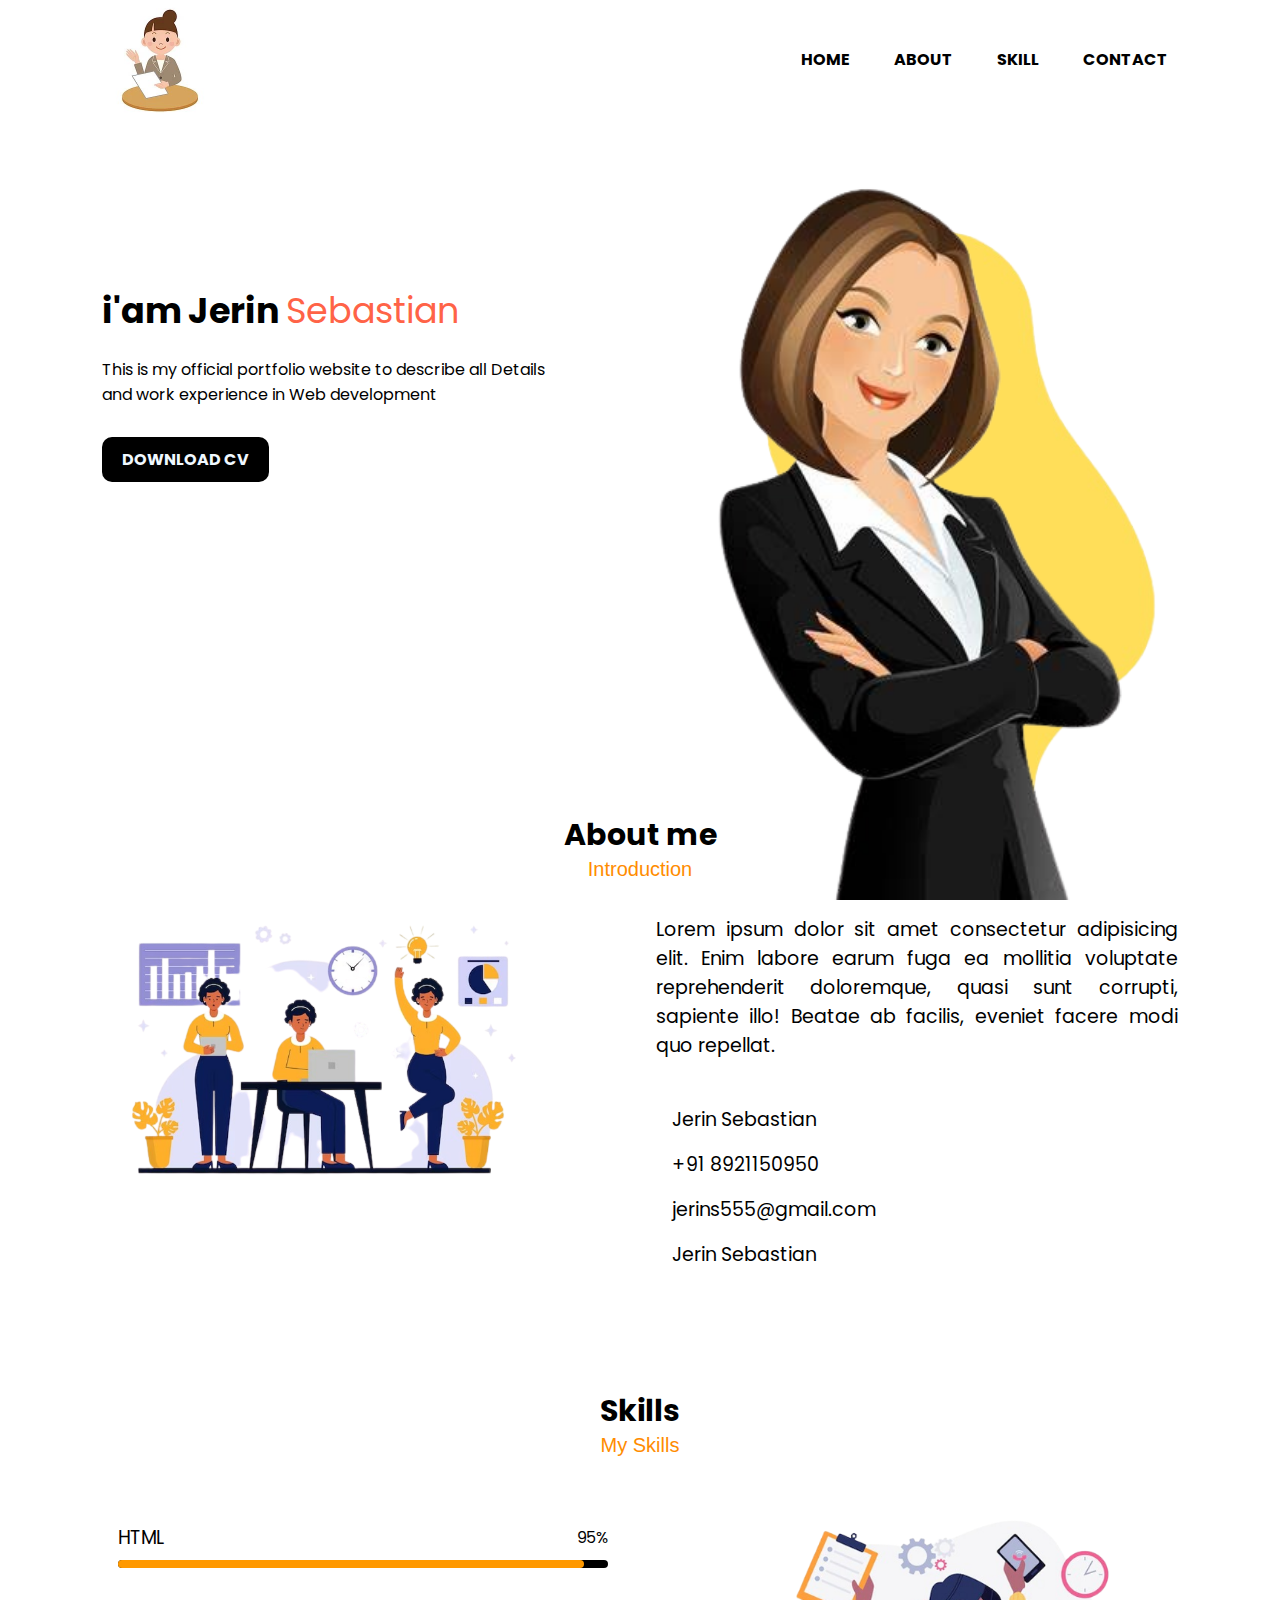
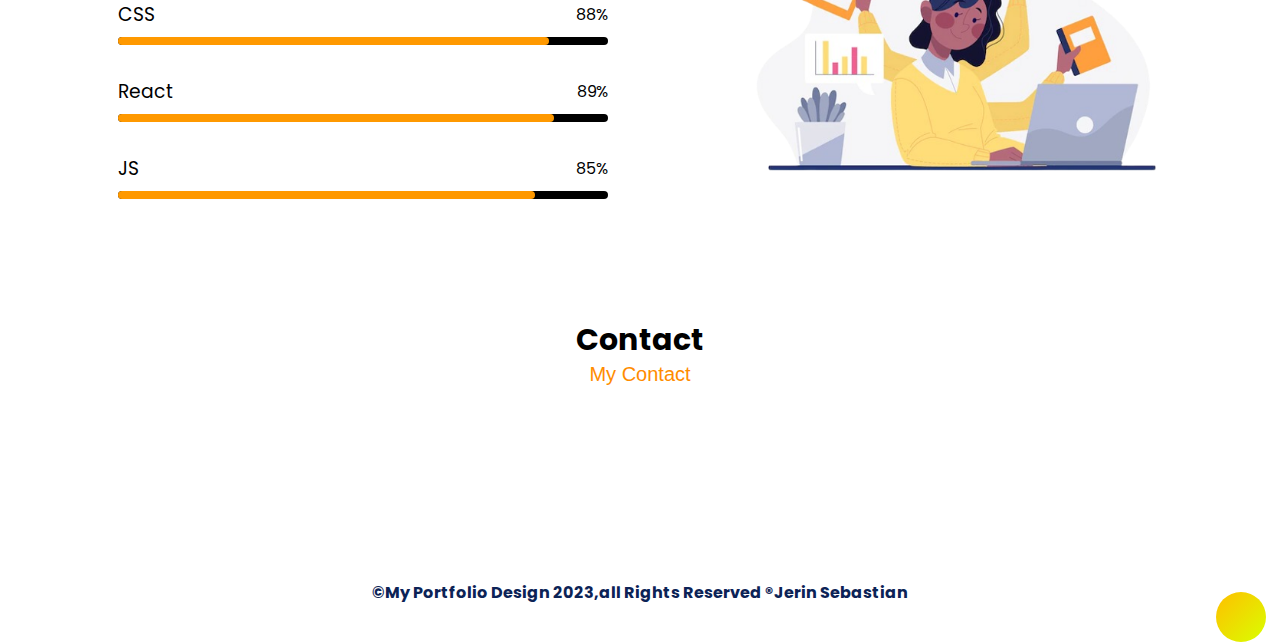
==== index.html @ 1ca422db "version 1" ====
<!DOCTYPE html>
<html lang="en">
<head>
    <meta charset="UTF-8">
    <meta name="viewport" content="width=device-width, initial-scale=1.0">
    <title>Portfolio</title>
    <link rel="icon" type="image/x-icon" href="https://upload.wikimedia.org/wikipedia/commons/thumb/9/91/Octicons-mark-github.svg/2048px-Octicons-mark-github.svg.png">
    <link rel="preconnect" href="https://fonts.googleapis.com">
    <link rel="preconnect" href="https://fonts.gstatic.com" crossorigin>
    <link href="https://fonts.googleapis.com/css2?family=Dancing+Script&family=DynaPuff&family=Maven+Pro&family=Poppins:ital,wght@0,100;0,300;0,400;0,500;0,700;1,700&family=Roboto:ital,wght@0,500;0,700;1,100;1,500&family=Tektur:wght@500&display=swap" rel="stylesheet">
    <link rel="stylesheet" href="https://cdnjs.cloudflare.com/ajax/libs/font-awesome/6.4.0/css/all.min.css" integrity="sha512-iecdLmaskl7CVkqkXNQ/ZH/XLlvWZOJyj7Yy7tcenmpD1ypASozpmT/E0iPtmFIB46ZmdtAc9eNBvH0H/ZpiBw==" crossorigin="anonymous" referrerpolicy="no-referrer" />
<link rel="preconnect" href="https://fonts.googleapis.com">
<link rel="preconnect" href="https://fonts.gstatic.com" crossorigin>
<link href="https://fonts.googleapis.com/css2?family=Dancing+Script&family=DynaPuff&family=Maven+Pro&family=Poppins:ital,wght@0,100;0,300;0,400;0,500;0,700;1,700&family=Roboto:ital,wght@0,500;0,700;1,100;1,500&family=Tektur:wght@500&display=swap" rel="stylesheet">
<link rel="preconnect" href="https://fonts.googleapis.com">
<link rel="preconnect" href="https://fonts.gstatic.com" crossorigin>
<link href="https://fonts.googleapis.com/css2?family=Dancing+Script&family=DynaPuff&family=Maven+Pro&family=Poppins:ital,wght@0,100;0,300;0,400;0,500;0,700;1,700&family=Roboto:ital,wght@0,300;0,500;0,700;1,100;1,500&family=Tektur:wght@500&display=swap" rel="stylesheet">
<link rel="stylesheet" href="./style.css">

</head>

<body>
 
<link rel="stylesheet" href="https://cdnjs.cloudflare.com/ajax/libs/font-awesome/6.4.0/css/all.min.css" integrity="sha512-iecdLmaskl7CVkqkXNQ/ZH/XLlvWZOJyj7Yy7tcenmpD1ypASozpmT/E0iPtmFIB46ZmdtAc9eNBvH0H/ZpiBw==" crossorigin="anonymous" referrerpolicy="no-referrer" />

<div class="container" id="container">
<nav class="navbar">
        <img class="logo" src="./IMAGES/IMG-20230726-WA0002.jpg" alt="image">
        
    <ul>
        <li class="listitem"><a class="link" href="#HOME">HOME</a></li>
        <li class="listitem"><a class="link" href="#about">ABOUT</a></li>
        <li class="listitem"><a class="link" href="#skills">SKILL</a></li>
        <li class="listitem"><a class="link" href="#contact">CONTACT</a></li>
    </ul>
</nav>
<section id="HOME">
    <div class="title">
        <h1 class="head1"> i'am Jerin <span class="Se">Sebastian</span></h1>
        <p class="p1">This is my official portfolio website to describe all Details <br>and work experience in Web development </p>
        <a class="DOWNLOAD" href="https://drive.google.com/file/d/14KlRNMVUeIEoEdR_fnNEvJ9ZBQfCa1XE/view?usp=sharing" target="_blank">DOWNLOAD CV</a>
        <!-- target="blank" - next tab -->
</div>
    <div class="images">
    <img id="girl" src="./IMAGES/IMG-20230726-WA0003-removebg-preview.png" alt="girl">
    <img id="shape" src="./IMAGES/IMG-20230726-WA0005-removebg-preview.png" alt="shape">

</div>
    

</section>
<section id="about">
    <div class="heading">
        <h2>About me</h2>
        <span>Introduction</span>
    </div>
    <div class="about-content">
        <div class="about-image">
         <img src="./IMAGES/IMG-20230726-WA0004-removebg-preview.png" alt="img">
        </div>
        <div class="about-details">
        <p>Lorem ipsum dolor sit amet consectetur adipisicing elit. Enim labore earum fuga ea mollitia voluptate reprehenderit doloremque, quasi sunt corrupti, sapiente illo! Beatae ab facilis, eveniet facere modi quo repellat.</p><br>
        
        <div class="information">
            <div class="info-box">
                <i class="fa-solid fa-user"></i>
                <span>Jerin Sebastian</span>
         </div>
                <div class="info-box">
                    
                    <i class="fa-solid fa-phone"></i>
                    <span>+91 8921150950</span>
                </div>
                    <div class="info-box">
                        <i class="fa-solid fa-envelope"></i>
                        <span>jerins555@gmail.com</span>
                    </div>
                   
                        <div class="info-box">
                            <i class="fa-brands fa-github"></i>
                            <span>Jerin Sebastian</span>
                        </div>

        </div>




    </div>
</div>



</section>


<section id="skills">
<div class="heading">
    <h2>Skills</h2>
    <span>My Skills</span>
</div>
<div class="skill-content">
    <!-- <progress bar  -->
        <div class="progress-bar">
            <div class="bar-container">
            <h3>HTML</h3>
            <span>95%</span>
            <div class="base-bar"></div>
            <div class="base-bar html-bar"></div>
        </div>

        <div class="bar-container">
            <h3>CSS</h3>
            <span>88%</span>
            <div class="base-bar"></div>
            <div class="base-bar CSS-bar"></div>
        </div>
               
        <div class="bar-container">
            <h3>React</h3>
            <span>89%</span>
            <div class="base-bar"></div>
            <div class="base-bar React-bar"></div>
        </div>
                
        <div class="bar-container">
            <h3>JS</h3>
            <span>85%</span>
            <div class="base-bar"></div>
            <div class="base-bar JS-bar"></div>
        </div>



</div>
    <!-- image -->
    <div class="skill-image" >
   <img src="./IMAGES/IMG-20230726-WA0006-removebg-preview.png" alt="image">

    </div>
</div>
</section>

<section id="contact">
    <div class="heading">
        <h2>Contact</h2><span>My Contact</span>
    </div>
    <div class="icon-set">
        <div class="icon">
            <a href=""><i class="fa-brands fa-linkedin"></i>
            </a>
            </div>
            <div class="icon">
                <a href=""><i class="fa-brands fa-github"></i>
                </a>
                </div>
                <div class="icon">
                    <a href=""><i class="fa-brands fa-twitter"></i>
                    </a>
                
                </div>
                <div class="icon">
                    <a href=""><i class="fa-brands fa-whatsapp"></i></a>
                </div>
                <div class="icon">
                            <a href=""><i class="fa-brands fa-instagram"></i></a>
                        </div>
                        <div class="icon"><i class="fa-brands fa-facebook"></i></i>
                            <a href=""></a>
                        </div>
                  
            </div>
        </div>
    </div>

</section>
<footer>
<p id="p">&copy;My Portfolio Design 2023,all Rights Reserved &reg;Jerin Sebastian</p>
<div class="up-arrow">
<a href="#container"><i class="fa-solid fa-arrow-up fa-2x"></i></a></div>


</footer>





</div>

</body>
</html>
---- style.css ----
*{
    margin: 0px;
    padding: 0px;
    font-family: 'Poppins', sans-serif;
}
.container{
    width: 100%;
    height: 100vh;/* view port height 1vh = 19.2px*/
    background-color: rgb(255, 255, 255);
    position: relative;
}
.navbar{
    display: flex;
    justify-content: space-between;
    width: 85%;
    margin-left: 100px;
    align-items: center; /* veritically center */
}
.logo{
    width: 120px;
}
.listitem{
    display: inline-block; /* display one line */
    list-style: none; 
    margin: 10px 20px;
}
.link{
    color: black;
    text-decoration: none; 
    font-weight: bold;
}
.link:hover{
    color: red;
}
.title{
    margin-top: 13%;
    margin-left: 8%;
}
.head1{
    font-size: 35px;
    margin-bottom: 20px;
}
.Se{
    color: tomato;
}
.DOWNLOAD{
text-decoration: none;
background-color: black;
color: aliceblue;
padding: 10px 20px;
margin: 30px 0px;
display: inline-flex;
border-radius: 10px;
font-weight: bold;

}
.images{
    height: 80%;
    width: 45%;
    position: absolute;
    right: 30px;
   bottom: 0px;
}
.images img{
position: absolute;
height: 100%;
left: 50%;
bottom: 0px;
transform: translateX(-50%);
transition: bottom 0.5s,left 1s;
}

.images:hover #girl{
 bottom: 70px;
}
.images:hover #shape{
    left: 40%;
   }

   #about{
    margin: 14% 8% 0px 8%;
    margin-top: 300px;
   }
   .about-image{
    margin-left: 20px
   }
   .heading{
    text-align: center;
   }
   .heading h2{
    font-size: 30px;
   }
   .heading span{
    font-size: 20px;
    color:darkorange;
    font-family: Verdana, Geneva, Tahoma, sans-serif;
   }
   .about-content{
    margin-top: 2rem;/* 1rem = 16px*/
    display: grid;
    grid-template-columns: repeat(2 , 1fr);
    gap: 2rem;
   }
   .about-image img /*decended selector */
   {
    width: 80%;
    border-radius: 1rem;
   }
   .about-details{
    font-size: 19px;
    font-weight: 400;  /* bold */
    text-align: justify; /*starting and ending same */
   }
   .information{
    margin-top: 1rem;
   }
   .info-box{
    margin-bottom: 1rem;
   }
   .info-box span{
    margin-left: 1rem;
   }
   #skills{
    margin: 8% 8% 0px 8%;
   }
   .skill-content{
    display: grid;
    grid-template-columns: repeat(2 , 1fr);
    gap: 2rem;
    margin-top: 2rem;
   }
   .skill-image img{
    width: 90%;
    padding-left: 4rem;
   }
   html{
   scroll-behavior: smooth; /* for smooth scroll for the navigation bar  */
   }
   .bar-container{
    display: flex;
    justify-content: space-between;
    align-items: center;
    padding: 1rem 0px;
    margin: 1rem;
    position: relative;
   }
   .bar-container h3,span{
    font-size: 1,2rem;
    font-weight: 400;
   }
  .base-bar{
    width: 100%;
    height: 0.5rem;
    background-color: black;
    border-radius: 5rem;
    position: absolute;
    bottom: 0px;
    left: 0px;
  }
  .html-bar{
    background-color: rgb(255, 153, 0);
    width: 95%;
  }
  .CSS-bar
  {
    background-color: rgb(255, 153, 0);
    width: 88%;
  }
  .React-bar
  {
    background-color: rgb(255, 153, 0);
    width: 89%;
  }
  .JS-bar
  {
    background-color: rgb(255, 153, 0);
    width: 85%;
  }
  .heading{
    margin: 8% 8% 0px 8%;
  }
  .icon-set{
    margin-top: 3%;
    display: flex;
    justify-content: center; /* horizondally center */
    align-items: center; /* vertically center */
  }
  .icon , .up-arrow{
    width: 50px;
    height: 50px;
    display: flex;
   /*  for centering the object */
    justify-content: center;
    align-items: center; 
    border-radius: 50%;
   /*  border: 1px solid; */
    margin: 0px 10px;
  }
  .icon i{
    /* icon sizeing */
    font-size: 30px;
    color: rgb(12, 35, 86);

  }
.icon:hover{
    background-image: linear-gradient(to bottom right, rgb(255, 191, 0),rgb(217, 255, 0));
}
.icon:hover i{
    color: white;
    animation: shake 0.75s infinite;
}
/* key frames w3 schools */
@keyframes shake {
  10%{
    transform: rotate(15deg);
  }
  20%{
    transform: rotate(-15deg);
  }
  40%{
    transform: rotate(15deg);
  }
  60%{
    transform: rotate(-15deg);
  }
}
#p{
  text-align: center;
  font-weight: bold;
  margin-top: 100%;
  color:rgb(12, 35, 86);
}
.up-arrow{
  margin-left: 95%;
  margin-top: -1%;
  background-image: linear-gradient(to bottom right, rgb(255, 191, 0),rgb(217, 255, 0));
}
.up-arrow:hover i{
  color: white;
}
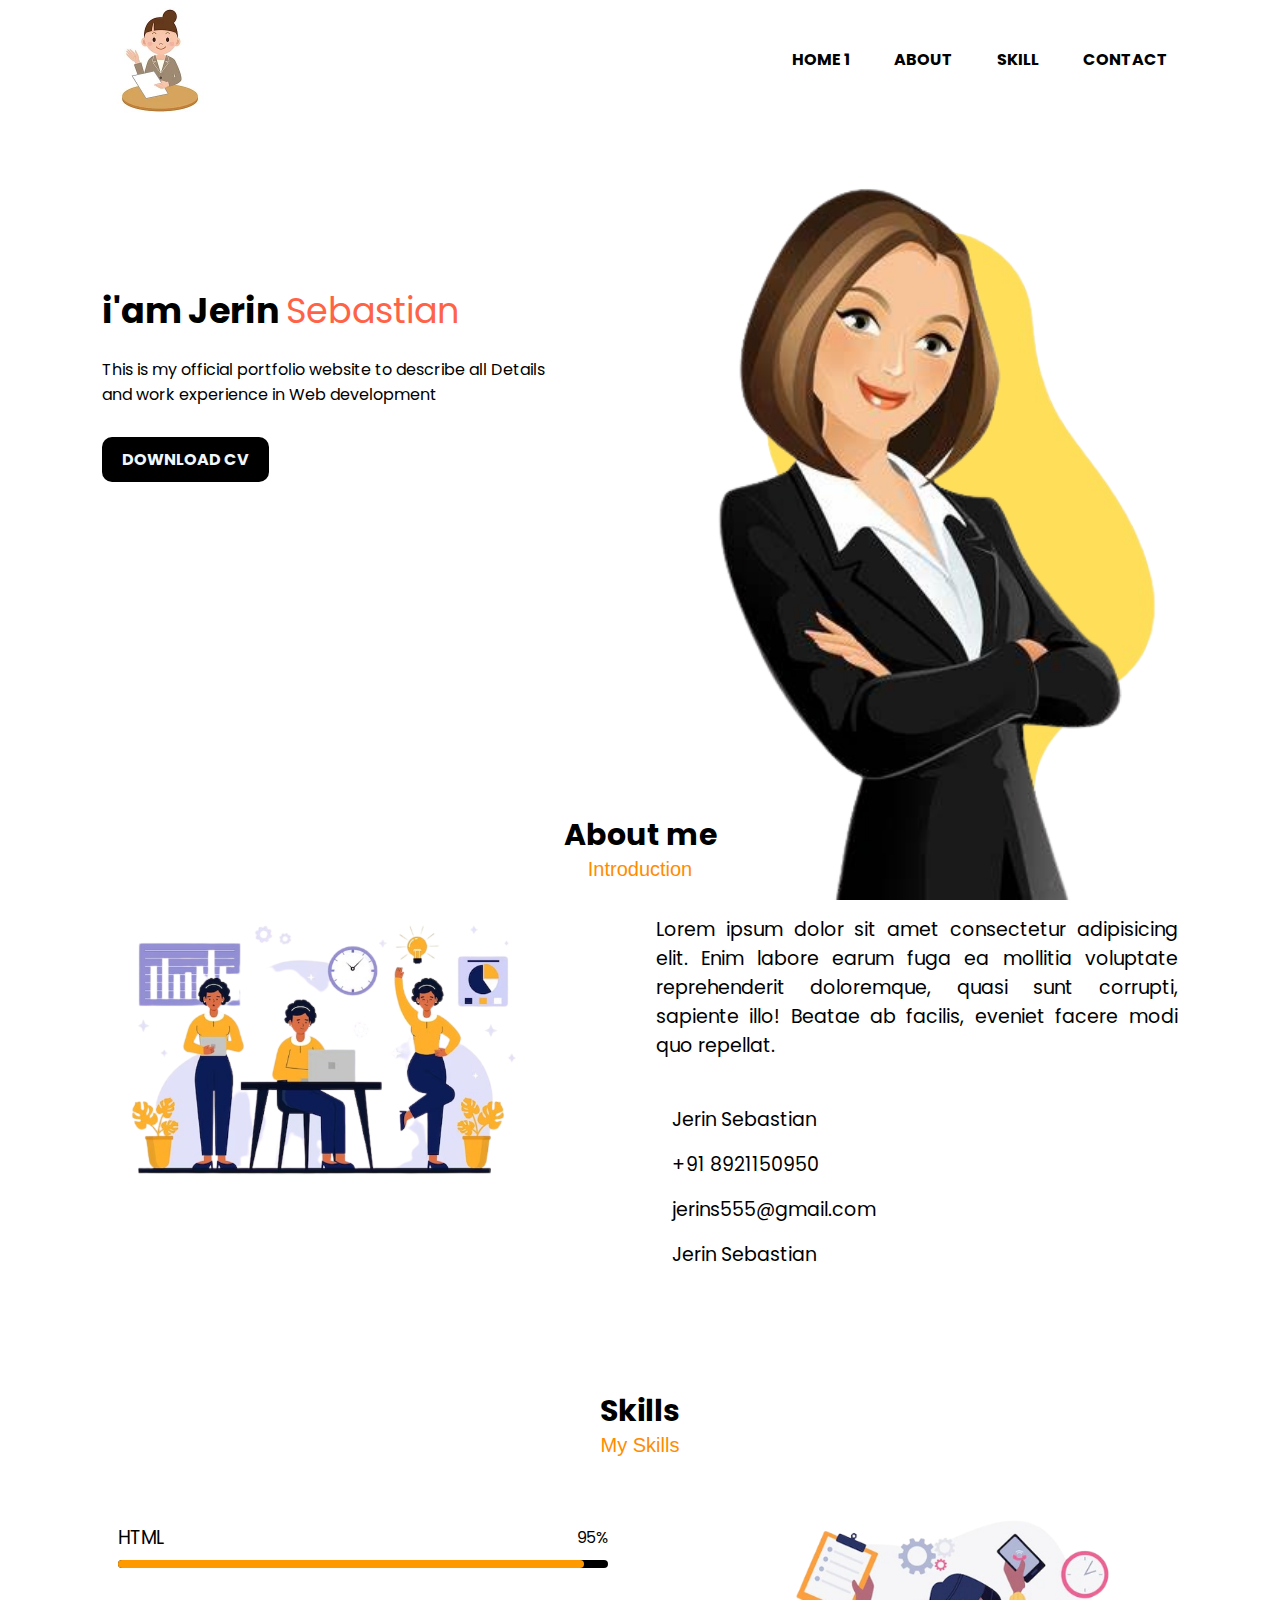
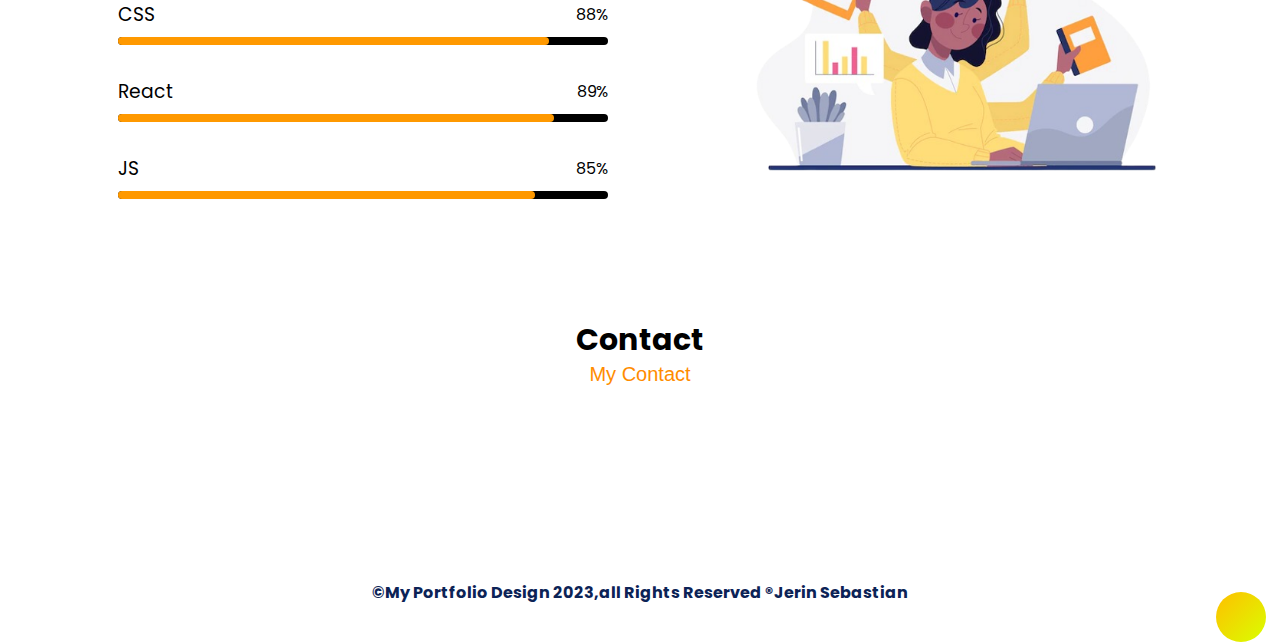
==== commit 38769b44: "Update index.html" ====
--- a/index.html
+++ b/index.html
@@ -28,7 +28,7 @@
         <img class="logo" src="./IMAGES/IMG-20230726-WA0002.jpg" alt="image">
         
     <ul>
-        <li class="listitem"><a class="link" href="#HOME">HOME</a></li>
+        <li class="listitem"><a class="link" href="#HOME">HOME 1</a></li>
         <li class="listitem"><a class="link" href="#about">ABOUT</a></li>
         <li class="listitem"><a class="link" href="#skills">SKILL</a></li>
         <li class="listitem"><a class="link" href="#contact">CONTACT</a></li>
